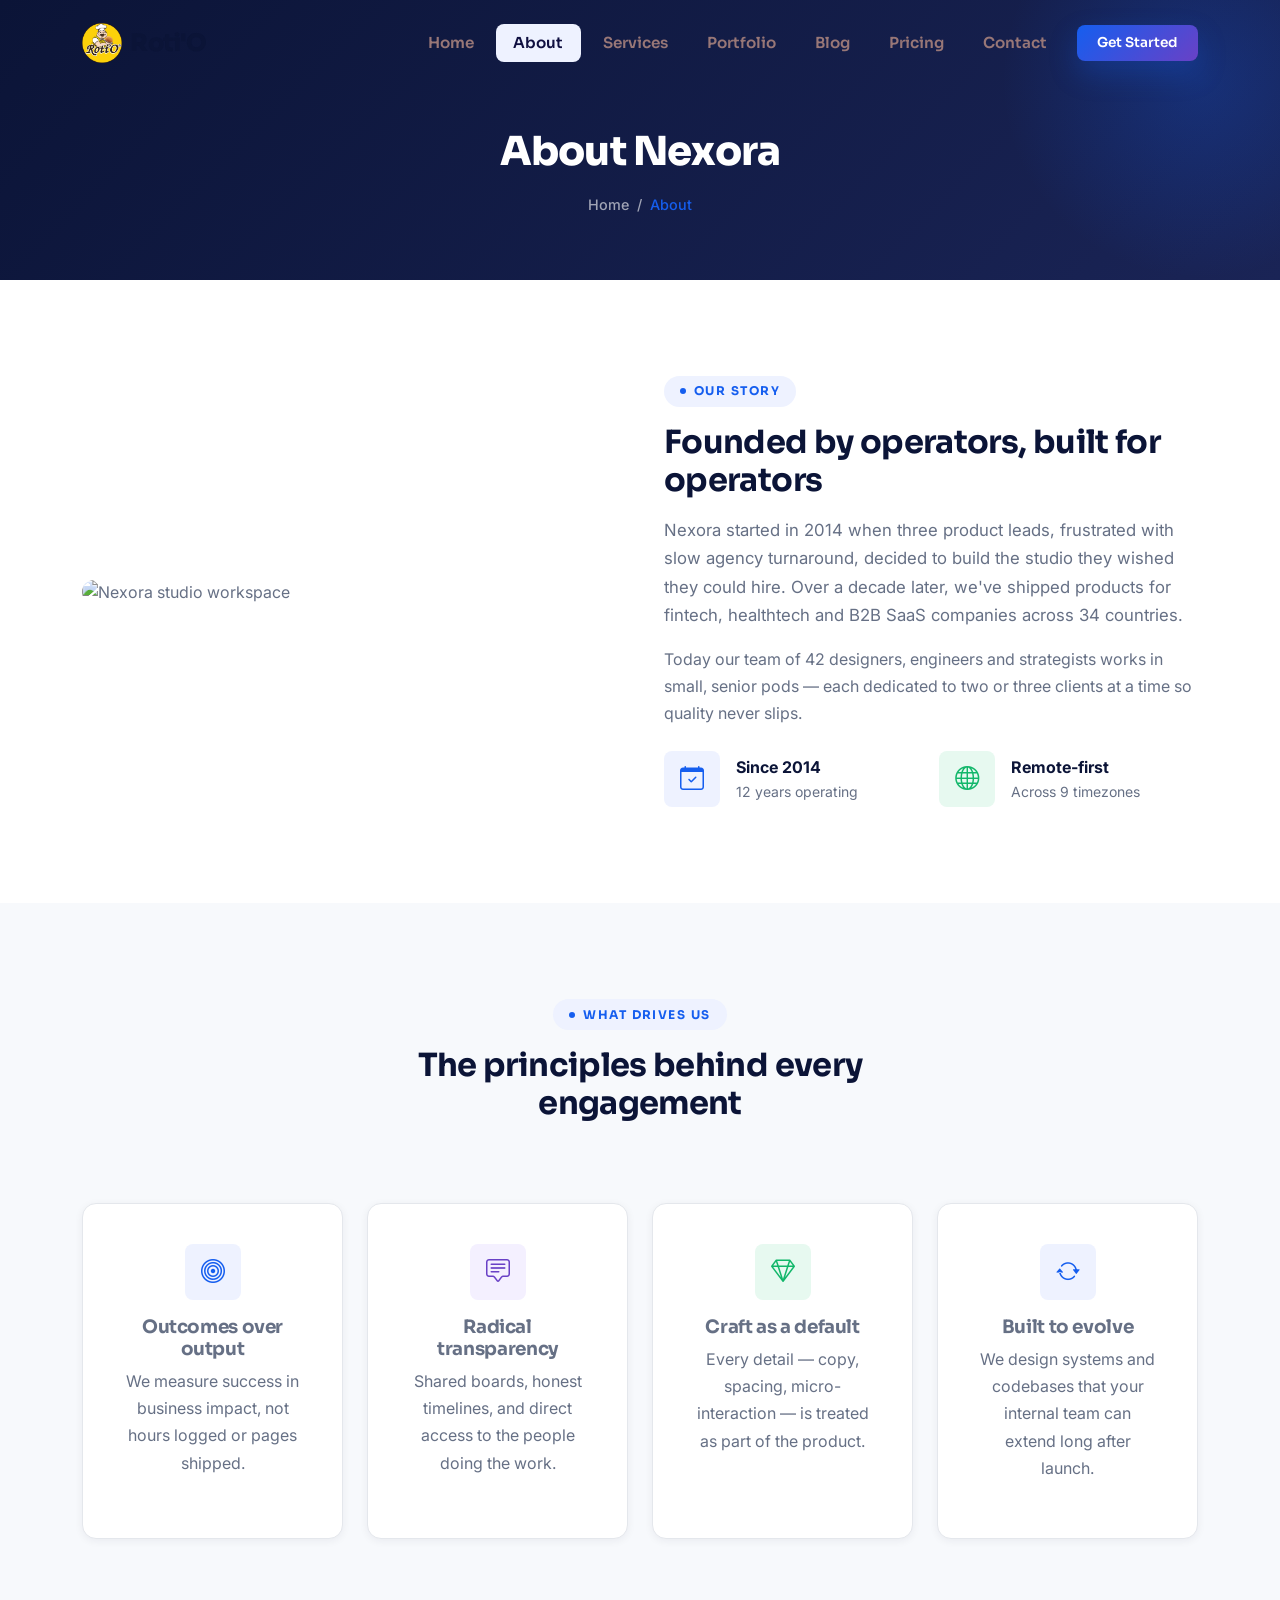
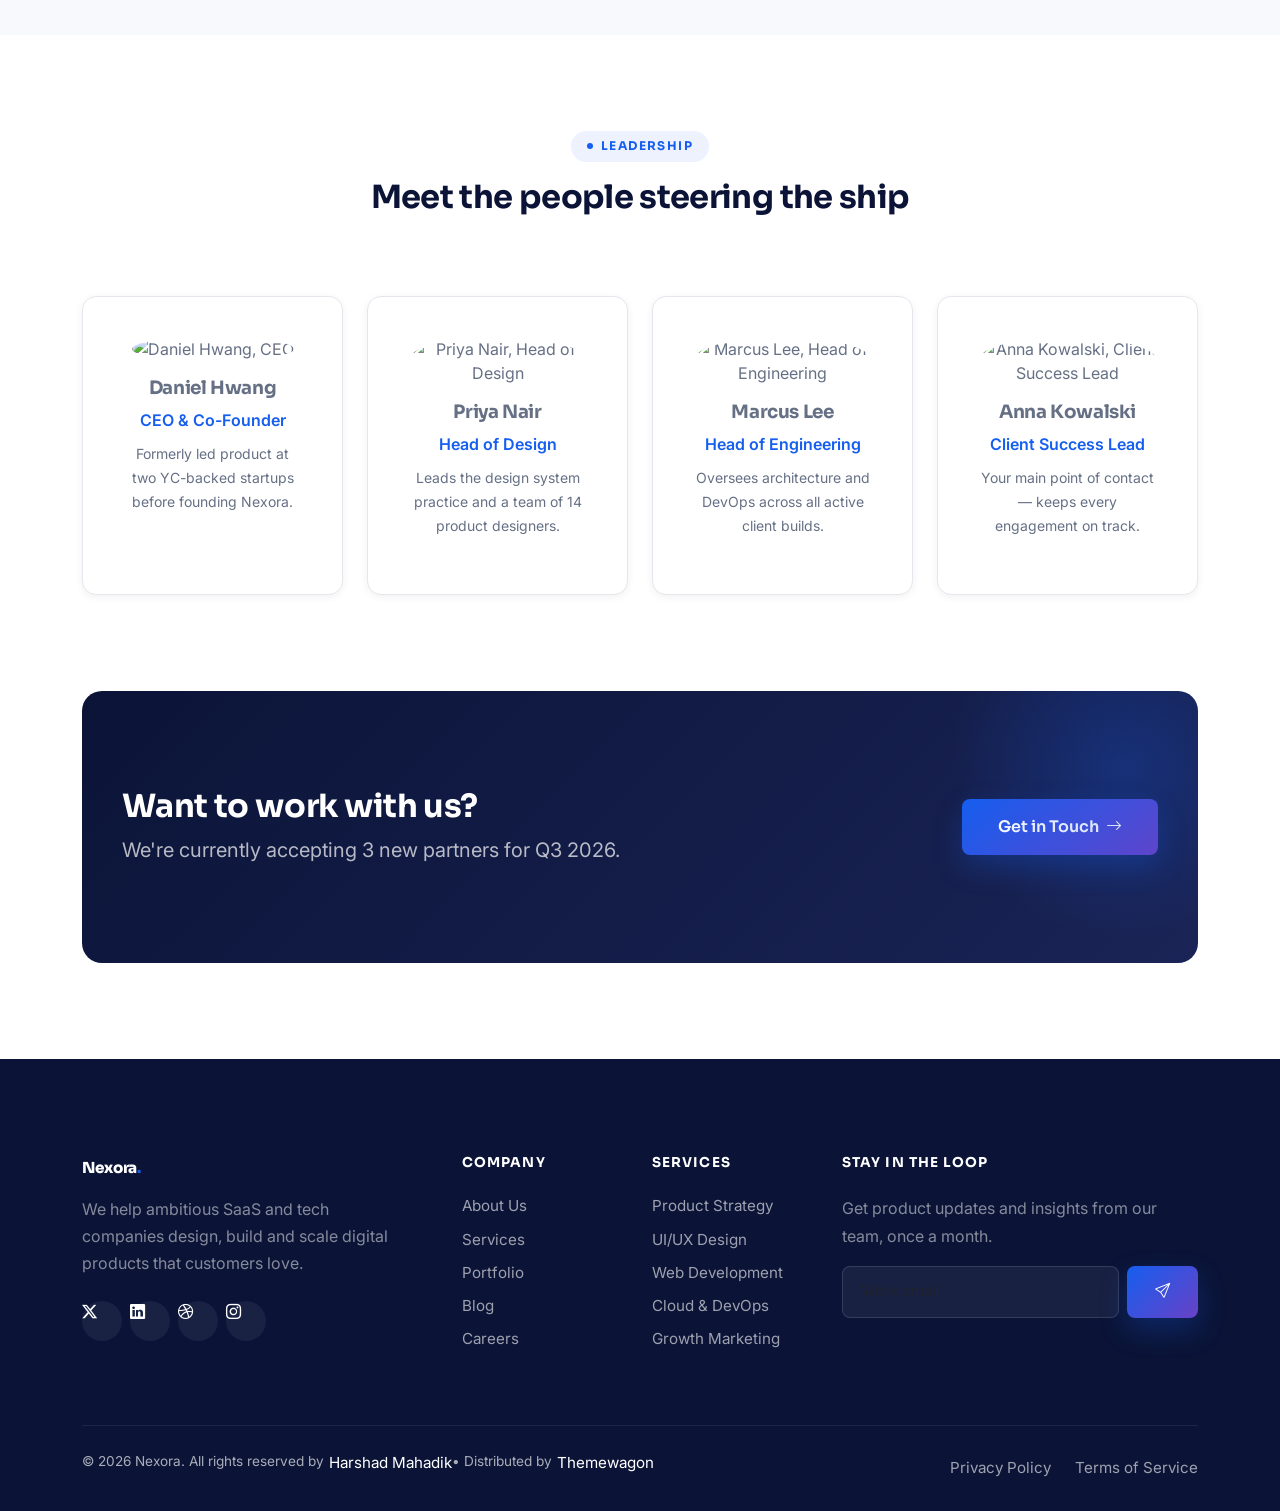
==== frontend/about.html @ 0dfb016b "commit pertama: inisialisasi proyek baru" ====
<!DOCTYPE html>
<html lang="en">
<head>
  <meta charset="UTF-8">
  <meta name="viewport" content="width=device-width, initial-scale=1.0">
  <title>About Us — Nexora</title>
  <meta name="description" content="Learn about Nexora's mission, team and values — a senior product, design and engineering studio for SaaS and tech companies.">
  <link rel="icon" type="image/svg+xml" href="data:image/svg+xml,%3Csvg xmlns='http://www.w3.org/2000/svg' viewBox='0 0 100 100'%3E%3Crect width='100' height='100' rx='22' fill='%23155EEF'/%3E%3Ctext x='50' y='68' font-size='58' font-family='Arial' font-weight='800' fill='white' text-anchor='middle'%3EN%3C/text%3E%3C/svg%3E">
  <link rel="preconnect" href="https://fonts.googleapis.com">
  <link rel="preconnect" href="https://fonts.gstatic.com" crossorigin>
  <link href="https://fonts.googleapis.com/css2?family=Inter:wght@400;500;600;700&family=Sora:wght@400;600;700;800&display=swap" rel="stylesheet">
  <link href="https://cdn.jsdelivr.net/npm/bootstrap@5.3.3/dist/css/bootstrap.min.css" rel="stylesheet">
  <link href="https://cdn.jsdelivr.net/npm/bootstrap-icons@1.11.3/font/bootstrap-icons.css" rel="stylesheet">
  <link href="css/custom.css" rel="stylesheet">
</head>
<body>

  <nav class="navbar navbar-expand-lg navbar-nexora fixed-top">
    <div class="container">
      <img src="assets/img/rotio1.png" alt="Logo Roti'O" class="logo-roti-o">
      <span class="navbar-brand navbar-brand-custom">Roti'O</span>
      <button class="navbar-toggler navbar-toggler-custom" type="button" data-bs-toggle="collapse" data-bs-target="#mainNav" aria-controls="mainNav" aria-expanded="false" aria-label="Toggle navigation">
        <span class="bar"></span><span class="bar"></span><span class="bar"></span>
      </button>
      <div class="collapse navbar-collapse" id="mainNav">
        <ul class="navbar-nav ms-auto align-items-lg-center gap-1 mt-3 mt-lg-0">
          <li class="nav-item"><a class="nav-link" href="index.html">Home</a></li>
          <li class="nav-item"><a class="nav-link active" href="about.html">About</a></li>
          <li class="nav-item"><a class="nav-link"  href="services.html">Services</a></li>
          <li class="nav-item"><a class="nav-link"  href="portfolio.html">Portfolio</a></li>
          <li class="nav-item"><a class="nav-link"  href="blog.html">Blog</a></li>
          <li class="nav-item"><a class="nav-link"  href="pricing.html">Pricing</a></li>
          <li class="nav-item"><a class="nav-link"  href="contact.html">Contact</a></li>
          <li class="nav-item ms-lg-2 mt-2 mt-lg-0">
            <a href="contact.html" class="btn btn-primary btn-sm-custom w-100">Get Started</a>
          </li>
        </ul>
      </div>
    </div>
  </nav>

  <!-- PAGE HEADER -->
  <header class="page-header">
    <div class="container">
      <h1 class="mb-3">About Nexora</h1>
      <div class="breadcrumb-custom">
        <a href="index.html">Home</a> <span>/</span> <span class="active">About</span>
      </div>
    </div>
  </header>

  <!-- STORY -->
  <section class="section">
    <div class="container">
      <div class="row align-items-center g-5">
        <div class="col-lg-6 reveal">
          <img src="https://images.unsplash.com/photo-1600880292203-757bb62b4baf?w=700&h=560&fit=crop" class="rounded-img w-100" alt="Nexora studio workspace" style="aspect-ratio:5/4; object-fit:cover;">
        </div>
        <div class="col-lg-6 reveal">
          <span class="eyebrow">Our story</span>
          <h2 class="section-title">Founded by operators, built for operators</h2>
          <p class="section-subtitle mb-3">Nexora started in 2014 when three product leads, frustrated with slow agency turnaround, decided to build the studio they wished they could hire. Over a decade later, we've shipped products for fintech, healthtech and B2B SaaS companies across 34 countries.</p>
          <p class="mb-4">Today our team of 42 designers, engineers and strategists works in small, senior pods — each dedicated to two or three clients at a time so quality never slips.</p>
          <div class="row g-3">
            <div class="col-6">
              <div class="d-flex align-items-center gap-3">
                <div class="icon-box icon-box-primary"><i class="bi bi-calendar-check"></i></div>
                <div><strong class="text-navy d-block">Since 2014</strong><small class="text-slate">12 years operating</small></div>
              </div>
            </div>
            <div class="col-6">
              <div class="d-flex align-items-center gap-3">
                <div class="icon-box icon-box-success"><i class="bi bi-globe"></i></div>
                <div><strong class="text-navy d-block">Remote-first</strong><small class="text-slate">Across 9 timezones</small></div>
              </div>
            </div>
          </div>
        </div>
      </div>
    </div>
  </section>

  <!-- MISSION / VALUES -->
  <section class="section bg-soft">
    <div class="container">
      <div class="row section-header justify-content-center text-center">
        <div class="col-lg-7 reveal">
          <span class="eyebrow">What drives us</span>
          <h2 class="section-title">The principles behind every engagement</h2>
        </div>
      </div>
      <div class="row g-4">
        <div class="col-md-6 col-lg-3 reveal">
          <div class="card-premium text-center">
            <div class="icon-box icon-box-primary mx-auto mb-3"><i class="bi bi-bullseye"></i></div>
            <h3 class="card-title">Outcomes over output</h3>
            <p>We measure success in business impact, not hours logged or pages shipped.</p>
          </div>
        </div>
        <div class="col-md-6 col-lg-3 reveal">
          <div class="card-premium text-center">
            <div class="icon-box icon-box-secondary mx-auto mb-3"><i class="bi bi-chat-square-text"></i></div>
            <h3 class="card-title">Radical transparency</h3>
            <p>Shared boards, honest timelines, and direct access to the people doing the work.</p>
          </div>
        </div>
        <div class="col-md-6 col-lg-3 reveal">
          <div class="card-premium text-center">
            <div class="icon-box icon-box-success mx-auto mb-3"><i class="bi bi-gem"></i></div>
            <h3 class="card-title">Craft as a default</h3>
            <p>Every detail — copy, spacing, micro-interaction — is treated as part of the product.</p>
          </div>
        </div>
        <div class="col-md-6 col-lg-3 reveal">
          <div class="card-premium text-center">
            <div class="icon-box icon-box-primary mx-auto mb-3"><i class="bi bi-arrow-repeat"></i></div>
            <h3 class="card-title">Built to evolve</h3>
            <p>We design systems and codebases that your internal team can extend long after launch.</p>
          </div>
        </div>
      </div>
    </div>
  </section>

  <!-- TEAM -->
  <section class="section">
    <div class="container">
      <div class="row section-header justify-content-center text-center">
        <div class="col-lg-7 reveal">
          <span class="eyebrow">Leadership</span>
          <h2 class="section-title">Meet the people steering the ship</h2>
        </div>
      </div>
      <div class="row g-4">
        <div class="col-md-6 col-lg-3 reveal">
          <div class="card-premium text-center">
            <img src="https://i.pravatar.cc/160?img=8" class="rounded-circle mb-3" style="width:96px;height:96px;object-fit:cover;" alt="Daniel Hwang, CEO">
            <h3 class="card-title">Daniel Hwang</h3>
            <p class="text-primary-custom fw-semibold mb-2">CEO &amp; Co-Founder</p>
            <p class="small">Formerly led product at two YC-backed startups before founding Nexora.</p>
          </div>
        </div>
        <div class="col-md-6 col-lg-3 reveal">
          <div class="card-premium text-center">
            <img src="https://i.pravatar.cc/160?img=47" class="rounded-circle mb-3" style="width:96px;height:96px;object-fit:cover;" alt="Priya Nair, Head of Design">
            <h3 class="card-title">Priya Nair</h3>
            <p class="text-primary-custom fw-semibold mb-2">Head of Design</p>
            <p class="small">Leads the design system practice and a team of 14 product designers.</p>
          </div>
        </div>
        <div class="col-md-6 col-lg-3 reveal">
          <div class="card-premium text-center">
            <img src="https://i.pravatar.cc/160?img=52" class="rounded-circle mb-3" style="width:96px;height:96px;object-fit:cover;" alt="Marcus Lee, Head of Engineering">
            <h3 class="card-title">Marcus Lee</h3>
            <p class="text-primary-custom fw-semibold mb-2">Head of Engineering</p>
            <p class="small">Oversees architecture and DevOps across all active client builds.</p>
          </div>
        </div>
        <div class="col-md-6 col-lg-3 reveal">
          <div class="card-premium text-center">
            <img src="https://i.pravatar.cc/160?img=25" class="rounded-circle mb-3" style="width:96px;height:96px;object-fit:cover;" alt="Anna Kowalski, Client Success Lead">
            <h3 class="card-title">Anna Kowalski</h3>
            <p class="text-primary-custom fw-semibold mb-2">Client Success Lead</p>
            <p class="small">Your main point of contact — keeps every engagement on track.</p>
          </div>
        </div>
      </div>
    </div>
  </section>

  <!-- CTA -->
  <section class="section pt-0">
    <div class="container">
      <div class="cta-section reveal">
        <div class="row align-items-center">
          <div class="col-lg-8">
            <h2 class="mb-2">Want to work with us?</h2>
            <p class="mb-0 fs-5">We're currently accepting 3 new partners for Q3 2026.</p>
          </div>
          <div class="col-lg-4 text-lg-end mt-4 mt-lg-0">
            <a href="contact.html" class="btn btn-primary btn-lg-custom">Get in Touch <i class="bi bi-arrow-right ms-1"></i></a>
          </div>
        </div>
      </div>
    </div>
  </section>

  <footer class="footer-nexora">
    <div class="container">
      <div class="row gy-4">
        <div class="col-lg-4 col-md-6">
          <a class="navbar-brand-custom d-inline-block mb-3" href="index.html" style="color:#fff !important;">Nexora<span style="color:var(--n-primary)">.</span></a>
          <p class="text-white-50 mb-4" style="max-width:320px;">We help ambitious SaaS and tech companies design, build and scale digital products that customers love.</p>
          <div class="d-flex gap-2">
            <a href="#" class="social-icon"><i class="bi bi-twitter-x"></i></a>
            <a href="#" class="social-icon"><i class="bi bi-linkedin"></i></a>
            <a href="#" class="social-icon"><i class="bi bi-dribbble"></i></a>
            <a href="#" class="social-icon"><i class="bi bi-instagram"></i></a>
          </div>
        </div>
        <div class="col-lg-2 col-md-6 col-6">
          <h6>Company</h6>
          <a href="about.html">About Us</a>
          <a href="services.html">Services</a>
          <a href="portfolio.html">Portfolio</a>
          <a href="blog.html">Blog</a>
          <a href="contact.html">Careers</a>
        </div>
        <div class="col-lg-2 col-md-6 col-6">
          <h6>Services</h6>
          <a href="service-details.html">Product Strategy</a>
          <a href="service-details.html">UI/UX Design</a>
          <a href="service-details.html">Web Development</a>
          <a href="service-details.html">Cloud &amp; DevOps</a>
          <a href="service-details.html">Growth Marketing</a>
        </div>
        <div class="col-lg-4 col-md-6">
          <h6>Stay in the loop</h6>
          <p class="text-white-50 mb-3">Get product updates and insights from our team, once a month.</p>
          <form class="d-flex gap-2 needs-validation" novalidate>
            <input type="email" class="form-control" placeholder="Work email" required style="background:rgba(255,255,255,0.06); border-color:rgba(255,255,255,0.12); color:#fff;">
            <button class="btn btn-primary flex-shrink-0" type="submit"><i class="bi bi-send"></i></button>
          </form>
        </div>
      </div>
      <div class="footer-bottom d-flex flex-column flex-md-row justify-content-between align-items-center gap-2 text-center text-md-start">
        <p class="mb-0" style="display: flex;">&copy; 2026 Nexora. All rights reserved by <a target="_blank" href="https://github.com/HarshadMahadik" style="color: white;padding-left: 5px;"> Harshad Mahadik</a> &bull; Distributed by <a target="_blank" href="https://themewagon.com/" style="color: white;padding-left: 5px;">Themewagon</a></p>
        <div class="d-flex gap-4">
          <a href="#" class="mb-0">Privacy Policy</a>
          <a href="#" class="mb-0">Terms of Service</a>
        </div>
      </div>
    </div>
  </footer>

  <button class="back-to-top" aria-label="Back to top"><i class="bi bi-arrow-up"></i></button>

  <script src="https://cdn.jsdelivr.net/npm/bootstrap@5.3.3/dist/js/bootstrap.bundle.min.js"></script>
  <script src="js/main.js"></script>
</body>
</html>
---- frontend/css/custom.css ----
/* =====================================================
   NEXORA — Premium Bootstrap 5 Business Theme
   Custom Design System (overrides + extensions)
   ===================================================== */

:root {
  /* Color system */
  --n-primary: #155EEF;
  --n-primary-dark: #0E3FB0;
  --n-secondary: #6941C6;
  --n-navy: #0B1437;
  --n-success: #12B76A;
  --n-slate: #667085;
  --n-slate-light: #98A2B3;
  --n-bg: #F7F9FC;
  --n-bg-alt: #EEF2FF;
  --n-border: #E4E7EC;
  --n-white: #FFFFFF;

  /* Gradients */
  --n-gradient-primary: linear-gradient(135deg, #155EEF 0%, #6941C6 100%);
  --n-gradient-soft: linear-gradient(135deg, #EEF2FF 0%, #F4F0FF 100%);
  --n-gradient-dark: linear-gradient(135deg, #0B1437 0%, #1A2456 100%);

  /* Typography */
  --n-font-display: 'Sora', sans-serif;
  --n-font-body: 'Inter', sans-serif;

  /* Spacing rhythm (8px base) */
  --n-space-xs: 0.5rem;
  --n-space-sm: 1rem;
  --n-space-md: 1.5rem;
  --n-space-lg: 2.5rem;
  --n-space-xl: 4rem;
  --n-space-2xl: 6rem;

  /* Radius */
  --n-radius-sm: 8px;
  --n-radius-md: 14px;
  --n-radius-lg: 20px;
  --n-radius-pill: 100px;

  /* Shadows */
  --n-shadow-sm: 0 2px 8px rgba(11, 20, 55, 0.06);
  --n-shadow-md: 0 8px 24px rgba(11, 20, 55, 0.08);
  --n-shadow-lg: 0 20px 48px rgba(11, 20, 55, 0.12);
  --n-shadow-primary: 0 12px 28px rgba(21, 94, 239, 0.25);

  /* Bootstrap overrides */
  --bs-primary: #155EEF;
  --bs-primary-rgb: 21, 94, 239;
  --bs-body-font-family: var(--n-font-body);
  --bs-body-color: var(--n-slate);
  --bs-body-bg: var(--n-white);
}

/* =====================================================
   BASE
   ===================================================== */
html { scroll-behavior: smooth; }

body {
  font-family: var(--n-font-body);
  color: var(--n-slate);
  background-color: var(--n-white);
  -webkit-font-smoothing: antialiased;
  overflow-x: hidden;
}

h1, h2, h3, h4, h5, h6,
.font-display {
  font-family: var(--n-font-display);
  color: var(--n-navy);
  font-weight: 700;
  letter-spacing: -0.02em;
}

h1 { font-weight: 800; }

p { line-height: 1.7; }

a { text-decoration: none; }

.text-primary-custom { color: var(--n-primary) !important; }
.text-slate { color: var(--n-slate) !important; }
.text-navy { color: var(--n-navy) !important; }
.bg-soft { background-color: var(--n-bg) !important; }
.bg-soft-alt { background: var(--n-gradient-soft) !important; }
.bg-navy { background-color: var(--n-navy) !important; }
.bg-gradient-primary { background: var(--n-gradient-primary) !important; }
.bg-gradient-dark { background: var(--n-gradient-dark) !important; }

/* Section spacing rhythm */
.section { padding-top: var(--n-space-2xl); padding-bottom: var(--n-space-2xl); }
.section-sm { padding-top: var(--n-space-xl); padding-bottom: var(--n-space-xl); }

@media (max-width: 767.98px) {
  .section { padding-top: var(--n-space-xl); padding-bottom: var(--n-space-xl); }
  .section-sm { padding-top: var(--n-space-lg); padding-bottom: var(--n-space-lg); }
}

/* Eyebrow label */
.eyebrow {
  display: inline-flex;
  align-items: center;
  gap: 0.5rem;
  font-family: var(--n-font-display);
  font-size: 0.75rem;
  font-weight: 700;
  letter-spacing: 0.12em;
  text-transform: uppercase;
  color: var(--n-primary);
  background: var(--n-bg-alt);
  padding: 0.4rem 1rem;
  border-radius: var(--n-radius-pill);
  margin-bottom: var(--n-space-sm);
}

.eyebrow::before {
  content: '';
  width: 6px;
  height: 6px;
  border-radius: 50%;
  background: var(--n-primary);
  display: inline-block;
}

.section-title { margin-bottom: var(--n-space-sm); }
.section-subtitle {
  font-size: 1.05rem;
  color: var(--n-slate);
  max-width: 620px;
}
.section-header { margin-bottom: var(--n-space-xl); }

/* =====================================================
   BUTTONS
   ===================================================== */
.btn {
  font-family: var(--n-font-display);
  font-weight: 600;
  border-radius: var(--n-radius-sm);
  padding: 0.75rem 1.75rem;
  font-size: 0.95rem;
  transition: all 0.25s ease;
  border-width: 1.5px;
}

.btn-primary {
  background: var(--n-gradient-primary);
  border: none;
  box-shadow: var(--n-shadow-primary);
  color: #fff;
}

.btn-primary:hover {
  transform: translateY(-2px);
  box-shadow: 0 16px 32px rgba(21, 94, 239, 0.32);
  color: #fff;
}

.btn-outline-primary {
  border-color: var(--n-primary);
  color: var(--n-primary);
  background: transparent;
}

.btn-outline-primary:hover {
  background: var(--n-primary);
  border-color: var(--n-primary);
  transform: translateY(-2px);
}

.btn-light-custom {
  background: #fff;
  color: var(--n-navy);
  border: 1.5px solid var(--n-border);
}

.btn-light-custom:hover {
  background: var(--n-bg);
  transform: translateY(-2px);
}

.btn-outline-white {
  border-color: rgba(255,255,255,0.4);
  color: #fff;
}

.btn-outline-white:hover {
  background: rgba(255,255,255,0.12);
  border-color: #fff;
  color: #fff;
}

.btn-lg-custom { padding: 1rem 2.25rem; font-size: 1rem; }
.btn-sm-custom { padding: 0.5rem 1.25rem; font-size: 0.85rem; }

/* =====================================================
   NAVBAR
   ===================================================== */
.navbar-nexora {
  padding: 1.25rem 0;
  transition: all 0.3s ease;
  background: rgba(255, 255, 255, 0.0);
}

.logo-roti-o { 
  width: 40px;
    height: 40px;
    object-fit: contain;
    margin-right: 8px;
}

.navbar-nexora.scrolled {
  padding: 0.75rem 0;
  background: rgba(255, 255, 255, 0.92);
  backdrop-filter: blur(12px);
  box-shadow: var(--n-shadow-sm);
}

.navbar-brand-custom {
  font-family: var(--n-font-display);
  font-weight: 800;
  font-size: 1.5rem;
  color: var(--n-navy) !important;
  letter-spacing: -0.02em;
  
}

.navbar-brand-custom span { color: var(--n-primary); }

.navbar-nexora .nav-link {
  font-family: var(--n-font-display);
  font-weight: 600;
  font-size: 0.95rem;
  color: rgb(152, 119, 119) !important;
  padding: 0.5rem 1.1rem !important;
  border-radius: var(--n-radius-sm);
  transition: all 0.2s ease;
}

.nav2{
  color: yellow !important;;
}
.navbar-nexora .nav-link:hover,
.navbar-nexora .nav-link.active {
  color: rgb(15, 15, 64) !important;
  background: var(--n-bg-alt);
}

.navbar-toggler-custom {
  border: none;
  width: 44px;
  height: 44px;
  border-radius: var(--n-radius-sm);
  background: var(--n-bg-alt);
  display: flex;
  align-items: center;
  justify-content: center;
  gap: 4px;
  flex-direction: column;
  padding: 0;
}

.navbar-toggler-custom .bar {
  width: 20px;
  height: 2px;
  background: var(--n-navy);
  border-radius: 2px;
  transition: all 0.3s ease;
}

.navbar-toggler-custom.active .bar:nth-child(1) {
  transform: translateY(6px) rotate(45deg);
}
.navbar-toggler-custom.active .bar:nth-child(2) { opacity: 0; }
.navbar-toggler-custom.active .bar:nth-child(3) {
  transform: translateY(-6px) rotate(-45deg);
}

/* =====================================================
   HERO
   ===================================================== */
.hero {
  position: relative;
  padding-top: 9rem;
  padding-bottom: 5rem;
  background: var(--n-gradient-soft);
  overflow: hidden;
}

.hero::before {
  content: '';
  position: absolute;
  top: -150px;
  right: -150px;
  width: 500px;
  height: 500px;
  border-radius: 50%;
  background: radial-gradient(circle, rgba(105,65,198,0.14) 0%, rgba(21,94,239,0.06) 60%, transparent 100%);
  z-index: 0;
}

.hero::after {
  content: '';
  position: absolute;
  bottom: -200px;
  left: -150px;
  width: 450px;
  height: 450px;
  border-radius: 50%;
  background: radial-gradient(circle, rgba(21,94,239,0.10) 0%, transparent 70%);
  z-index: 0;
}

.hero-content { position: relative; z-index: 2; }

.hero h1 { font-size: 3.25rem; line-height: 1.15; }

@media (max-width: 991.98px) {
  .hero { padding-top: 7rem; text-align: center; }
  .hero h1 { font-size: 2.4rem; }
}

@media (max-width: 575.98px) {
  .hero h1 { font-size: 2rem; }
}

/* Hero visual / dashboard mock card */
.hero-visual {
  position: relative;
  z-index: 1;
}

.hero-mock-card {
  background: #fff;
  border-radius: var(--n-radius-lg);
  box-shadow: var(--n-shadow-lg);
  padding: var(--n-space-md);
  border: 1px solid var(--n-border);
  position: relative;
}

.hero-mock-card .mock-bar {
  height: 10px;
  border-radius: var(--n-radius-pill);
  background: var(--n-bg-alt);
  margin-bottom: 0.75rem;
}

.hero-float-badge {
  position: absolute;
  background: #fff;
  border-radius: var(--n-radius-md);
  box-shadow: var(--n-shadow-md);
  padding: 0.9rem 1.25rem;
  display: flex;
  align-items: center;
  gap: 0.75rem;
  font-family: var(--n-font-display);
  font-weight: 700;
  font-size: 0.9rem;
  color: var(--n-navy);
  z-index: 3;
}

.hero-float-badge.badge-1 { top: -1.5rem; left: -1.5rem; }
.hero-float-badge.badge-2 { bottom: -1.5rem; right: -1.5rem; }

.hero-float-badge .icon-box {
  width: 36px;
  height: 36px;
  border-radius: 10px;
  display: flex;
  align-items: center;
  justify-content: center;
  flex-shrink: 0;
}

@media (max-width: 767.98px) {
  .hero-float-badge { padding: 0.6rem 0.9rem; font-size: 0.75rem; }
  .hero-float-badge.badge-1 { top: -1rem; left: -0.5rem; }
  .hero-float-badge.badge-2 { bottom: -1rem; right: -0.5rem; }
}

/* Stats strip */
.stats-strip {
  border-top: 1px solid var(--n-border);
  border-bottom: 1px solid var(--n-border);
}

.stat-item .stat-number {
  font-family: var(--n-font-display);
  font-size: 2.25rem;
  font-weight: 800;
  color: var(--n-navy);
}

.stat-item .stat-label {
  font-size: 0.9rem;
  color: var(--n-slate);
  font-weight: 500;
}

/* =====================================================
   ICON BOXES
   ===================================================== */
.icon-box {
  width: 56px;
  height: 56px;
  border-radius: var(--n-radius-sm);
  display: flex;
  align-items: center;
  justify-content: center;
  font-size: 1.5rem;
  flex-shrink: 0;
}

.icon-box-primary { background: var(--n-bg-alt); color: var(--n-primary); }
.icon-box-secondary { background: #F4F0FF; color: var(--n-secondary); }
.icon-box-success { background: #E7F9F0; color: var(--n-success); }

.icon-box-lg { width: 72px; height: 72px; font-size: 2rem; border-radius: var(--n-radius-md); }

.icon-box-white {
  background: rgba(255,255,255,0.12);
  color: #fff;
}

/* =====================================================
   CARDS — premium card system
   ===================================================== */
.card-premium {
  background: #fff;
  border: 1px solid var(--n-border);
  border-radius: var(--n-radius-md);
  box-shadow: var(--n-shadow-sm);
  transition: all 0.3s ease;
  padding: var(--n-space-lg);
  height: 100%;
}

.card-premium:hover {
  box-shadow: var(--n-shadow-md);
  transform: translateY(-6px);
  border-color: transparent;
}

.card-premium .card-title {
  font-size: 1.15rem;
  margin-bottom: 0.5rem;
}

.card-link-arrow {
  font-family: var(--n-font-display);
  font-weight: 700;
  font-size: 0.9rem;
  color: var(--n-primary);
  display: inline-flex;
  align-items: center;
  gap: 0.4rem;
  transition: gap 0.2s ease;
}

.card-link-arrow:hover { gap: 0.7rem; color: var(--n-primary-dark); }

/* Pricing card */
.pricing-card {
  background: #fff;
  border: 1px solid var(--n-border);
  border-radius: var(--n-radius-lg);
  padding: var(--n-space-lg);
  box-shadow: var(--n-shadow-sm);
  transition: all 0.3s ease;
  height: 100%;
  position: relative;
}

.pricing-card:hover { box-shadow: var(--n-shadow-md); transform: translateY(-6px); }

.pricing-card.featured {
  background: var(--n-gradient-dark);
  border: none;
  color: #fff;
  box-shadow: var(--n-shadow-lg);
  transform: scale(1.03);
}

.pricing-card.featured .price, .pricing-card.featured h3 { color: #fff; }
.pricing-card.featured .text-slate { color: rgba(255,255,255,0.65) !important; }
.pricing-card.featured ul li { color: rgba(255,255,255,0.85); }
.pricing-card.featured .pricing-divider { border-color: rgba(255,255,255,0.12); }

@media (max-width: 991.98px) {
  .pricing-card.featured { transform: none; }
}

.pricing-badge {
  position: absolute;
  top: -14px;
  right: 2rem;
  background: var(--n-gradient-primary);
  color: #fff;
  font-family: var(--n-font-display);
  font-weight: 700;
  font-size: 0.75rem;
  padding: 0.4rem 1rem;
  border-radius: var(--n-radius-pill);
  letter-spacing: 0.05em;
}

.price {
  font-family: var(--n-font-display);
  font-size: 3rem;
  font-weight: 800;
  color: var(--n-navy);
}

.price-period { font-size: 1rem; font-weight: 500; color: var(--n-slate); }

.pricing-divider { border-color: var(--n-border); margin: var(--n-space-md) 0; }

.feature-list { list-style: none; padding: 0; margin: 0; }
.feature-list li {
  display: flex;
  align-items: flex-start;
  gap: 0.65rem;
  margin-bottom: 0.75rem;
  font-size: 0.95rem;
  color: var(--n-slate);
}

.feature-list li i { color: var(--n-success); margin-top: 0.2rem; flex-shrink: 0; }
.feature-list li.disabled { opacity: 0.45; }
.feature-list li.disabled i { color: var(--n-slate-light); }

/* Blog cards */
.blog-card-img {
  border-radius: var(--n-radius-md) var(--n-radius-md) 0 0;
  overflow: hidden;
  aspect-ratio: 16/10;
}

.blog-card-img img { transition: transform 0.4s ease; width: 100%; height: 100%; object-fit: cover; }
.card-premium:hover .blog-card-img img { transform: scale(1.06); }

.blog-card-body { padding: var(--n-space-md) var(--n-space-md) 0; }

.tag-pill {
  display: inline-block;
  font-family: var(--n-font-display);
  font-size: 0.7rem;
  font-weight: 700;
  letter-spacing: 0.06em;
  text-transform: uppercase;
  color: var(--n-primary);
  background: var(--n-bg-alt);
  padding: 0.3rem 0.8rem;
  border-radius: var(--n-radius-pill);
  margin-bottom: 0.75rem;
}

.meta-row {
  display: flex;
  align-items: center;
  gap: 1rem;
  font-size: 0.85rem;
  color: var(--n-slate-light);
  margin-top: 1rem;
  padding-top: 1rem;
  border-top: 1px solid var(--n-border);
}

/* Portfolio card */
.portfolio-card {
  position: relative;
  border-radius: var(--n-radius-md);
  overflow: hidden;
  box-shadow: var(--n-shadow-sm);
  aspect-ratio: 4/3;
}

.portfolio-card img { width: 100%; height: 100%; object-fit: cover; transition: transform 0.5s ease; }

.portfolio-overlay {
  position: absolute;
  inset: 0;
  background: linear-gradient(180deg, rgba(11,20,55,0) 30%, rgba(11,20,55,0.88) 100%);
  display: flex;
  flex-direction: column;
  justify-content: flex-end;
  padding: var(--n-space-md);
  opacity: 0;
  transition: opacity 0.35s ease;
}

.portfolio-card:hover .portfolio-overlay { opacity: 1; }
.portfolio-card:hover img { transform: scale(1.08); }

.portfolio-overlay h5 { color: #fff; margin-bottom: 0.25rem; }
.portfolio-overlay span { color: rgba(255,255,255,0.7); font-size: 0.85rem; }

/* Testimonial card */
.testimonial-card {
  background: #fff;
  border-radius: var(--n-radius-md);
  box-shadow: var(--n-shadow-sm);
  border: 1px solid var(--n-border);
  padding: var(--n-space-lg);
  height: 100%;
}

.testimonial-card .stars { color: #FFB400; letter-spacing: 0.15em; font-size: 0.9rem; margin-bottom: 1rem; }

.testimonial-author {
  display: flex;
  align-items: center;
  gap: 0.85rem;
  margin-top: var(--n-space-md);
}

.testimonial-author img {
  width: 48px; height: 48px; border-radius: 50%; object-fit: cover;
}

.testimonial-author .name { font-family: var(--n-font-display); font-weight: 700; color: var(--n-navy); font-size: 0.95rem; }
.testimonial-author .role { font-size: 0.8rem; color: var(--n-slate-light); }

/* Process steps (numbered — real sequence) */
.process-step {
  position: relative;
  padding-left: 0;
}

.process-number {
  font-family: var(--n-font-display);
  font-size: 3rem;
  font-weight: 800;
  background: var(--n-gradient-primary);
  -webkit-background-clip: text;
  background-clip: text;
  -webkit-text-fill-color: transparent;
  color: transparent;
  line-height: 1;
  margin-bottom: 1rem;
  display: block;
}

/* Logo cloud */
.logo-cloud-item {
  display: flex;
  align-items: center;
  justify-content: center;
  font-family: var(--n-font-display);
  font-weight: 800;
  font-size: 1.25rem;
  color: var(--n-slate-light);
  opacity: 0.7;
  transition: opacity 0.2s ease;
}

.logo-cloud-item:hover { opacity: 1; color: var(--n-navy); }

/* =====================================================
   FORMS
   ===================================================== */
.form-control,
.form-select {
  border: 1.5px solid var(--n-border);
  border-radius: var(--n-radius-sm);
  padding: 0.85rem 1.1rem;
  font-size: 0.95rem;
  background-color: var(--n-bg);
  transition: all 0.2s ease;
}

.form-control:focus,
.form-select:focus {
  border-color: var(--n-primary);
  box-shadow: 0 0 0 4px rgba(21, 94, 239, 0.1);
  background-color: #fff;
}

.form-label {
  font-family: var(--n-font-display);
  font-weight: 600;
  font-size: 0.9rem;
  color: var(--n-navy);
  margin-bottom: 0.5rem;
}

.form-control.is-invalid, .form-select.is-invalid { border-color: #DC3545; }
.form-control.is-valid, .form-select.is-valid { border-color: var(--n-success); }

/* Newsletter / CTA section */
.cta-section {
  background: var(--n-gradient-dark);
  border-radius: var(--n-radius-lg);
  padding: var(--n-space-2xl) var(--n-space-lg);
  position: relative;
  overflow: hidden;
}

.cta-section::before {
  content: '';
  position: absolute;
  top: -100px;
  right: -100px;
  width: 350px;
  height: 350px;
  border-radius: 50%;
  background: radial-gradient(circle, rgba(21,94,239,0.25) 0%, transparent 70%);
}

.cta-section h2, .cta-section p { color: #fff; position: relative; z-index: 1; }
.cta-section p { color: rgba(255,255,255,0.7); }

/* =====================================================
   FOOTER
   ===================================================== */
.footer-nexora {
  background: var(--n-navy);
  color: rgba(255,255,255,0.65);
  padding-top: var(--n-space-2xl);
}

.footer-nexora h6 {
  color: #fff;
  font-size: 0.85rem;
  letter-spacing: 0.08em;
  text-transform: uppercase;
  margin-bottom: var(--n-space-md);
}

.footer-nexora a {
  color: rgba(255,255,255,0.6);
  transition: color 0.2s ease;
  display: block;
  margin-bottom: 0.65rem;
  font-size: 0.95rem;
}

.footer-nexora a:hover { color: #fff; }

.footer-bottom {
  border-top: 1px solid rgba(255,255,255,0.08);
  margin-top: var(--n-space-xl);
  padding: var(--n-space-md) 0;
  font-size: 0.85rem;
}

.social-icon {
  width: 40px;
  height: 40px;
  border-radius: 50%;
  background: rgba(255,255,255,0.06);
  display: flex;
  align-items: center;
  justify-content: center;
  color: #fff !important;
  transition: all 0.2s ease;
  margin-bottom: 0 !important;
}

.social-icon:hover { background: var(--n-primary); transform: translateY(-3px); }

/* =====================================================
   PAGE HEADER (sub-pages)
   ===================================================== */
.page-header {
  background: var(--n-gradient-dark);
  padding: 8rem 0 4rem;
  position: relative;
  overflow: hidden;
  text-align: center;
}

.page-header::before {
  content: '';
  position: absolute;
  top: -120px;
  right: -120px;
  width: 400px;
  height: 400px;
  border-radius: 50%;
  background: radial-gradient(circle, rgba(21,94,239,0.25) 0%, transparent 70%);
}

.page-header h1 { color: #fff; }

.breadcrumb-custom {
  display: inline-flex;
  gap: 0.5rem;
  font-size: 0.9rem;
  color: rgba(255,255,255,0.6);
  font-weight: 500;
}

.breadcrumb-custom a { color: rgba(255,255,255,0.6); }
.breadcrumb-custom a:hover { color: #fff; }
.breadcrumb-custom .active { color: var(--n-primary); }

/* =====================================================
   SCROLL REVEAL (lightweight)
   ===================================================== */
.reveal {
  opacity: 0;
  transform: translateY(24px);
  transition: opacity 0.6s ease, transform 0.6s ease;
}

.reveal.is-visible {
  opacity: 1;
  transform: translateY(0);
}

@media (prefers-reduced-motion: reduce) {
  .reveal { opacity: 1; transform: none; transition: none; }
  .card-premium:hover, .pricing-card:hover, .btn:hover, .portfolio-card img { transform: none; }
}

/* =====================================================
   MISC UTILITIES
   ===================================================== */
.divider-line { height: 1px; background: var(--n-border); border: none; }

.rounded-img { border-radius: var(--n-radius-lg); }

.badge-soft {
  background: var(--n-bg-alt);
  color: var(--n-primary);
  font-weight: 600;
  padding: 0.35rem 0.85rem;
  border-radius: var(--n-radius-pill);
  font-size: 0.8rem;
}

.list-check {
  list-style: none;
  padding: 0;
}

.list-check li {
  display: flex;
  align-items: flex-start;
  gap: 0.75rem;
  margin-bottom: 0.85rem;
}

.list-check li i {
  color: var(--n-primary);
  background: var(--n-bg-alt);
  width: 24px;
  height: 24px;
  border-radius: 50%;
  display: flex;
  align-items: center;
  justify-content: center;
  font-size: 0.7rem;
  flex-shrink: 0;
  margin-top: 0.1rem;
}

/* Author / sidebar widgets (blog details) */
.widget {
  background: #fff;
  border: 1px solid var(--n-border);
  border-radius: var(--n-radius-md);
  padding: var(--n-space-md);
  margin-bottom: var(--n-space-md);
}

.widget h5 { font-size: 1rem; margin-bottom: var(--n-space-sm); }

.widget-link-list { list-style: none; padding: 0; margin: 0; }
.widget-link-list li {
  display: flex;
  justify-content: space-between;
  padding: 0.6rem 0;
  border-bottom: 1px solid var(--n-border);
  font-size: 0.9rem;
  color: var(--n-navy);
  font-weight: 500;
}
.widget-link-list li:last-child { border-bottom: none; }
.widget-link-list li span { color: var(--n-slate-light); font-weight: 400; }

/* FAQ accordion custom */
.accordion-custom .accordion-item {
  border: 1px solid var(--n-border);
  border-radius: var(--n-radius-sm) !important;
  margin-bottom: 1rem;
  overflow: hidden;
}

.accordion-custom .accordion-button {
  font-family: var(--n-font-display);
  font-weight: 700;
  color: var(--n-navy);
  background: #fff;
  padding: 1.25rem 1.5rem;
}

.accordion-custom .accordion-button:not(.collapsed) {
  color: var(--n-primary);
  background: var(--n-bg-alt);
  box-shadow: none;
}

.accordion-custom .accordion-button:focus { box-shadow: none; border-color: var(--n-border); }
.accordion-custom .accordion-body { padding: 1.25rem 1.5rem; color: var(--n-slate); }

/* Back to top */
.back-to-top {
  position: fixed;
  bottom: 2rem;
  right: 2rem;
  width: 48px;
  height: 48px;
  border-radius: 50%;
  background: var(--n-gradient-primary);
  color: #fff;
  display: flex;
  align-items: center;
  justify-content: center;
  box-shadow: var(--n-shadow-primary);
  opacity: 0;
  visibility: hidden;
  transform: translateY(10px);
  transition: all 0.3s ease;
  z-index: 999;
  border: none;
}

.back-to-top.show { opacity: 1; visibility: visible; transform: translateY(0); }

/* Contact map placeholder */
.map-frame {
  border-radius: var(--n-radius-md);
  overflow: hidden;
  border: 1px solid var(--n-border);
  height: 50%;
  min-height: 320px;
}

.map-frame iframe { width: 100%; height: 100%; min-height: 320px; border: 0; display: block; }

/* Service detail icon list */
.feature-grid-item {
  display: flex;
  gap: 1rem;
  padding: var(--n-space-md);
  background: var(--n-bg);
  border-radius: var(--n-radius-md);
  height: 100%;
}
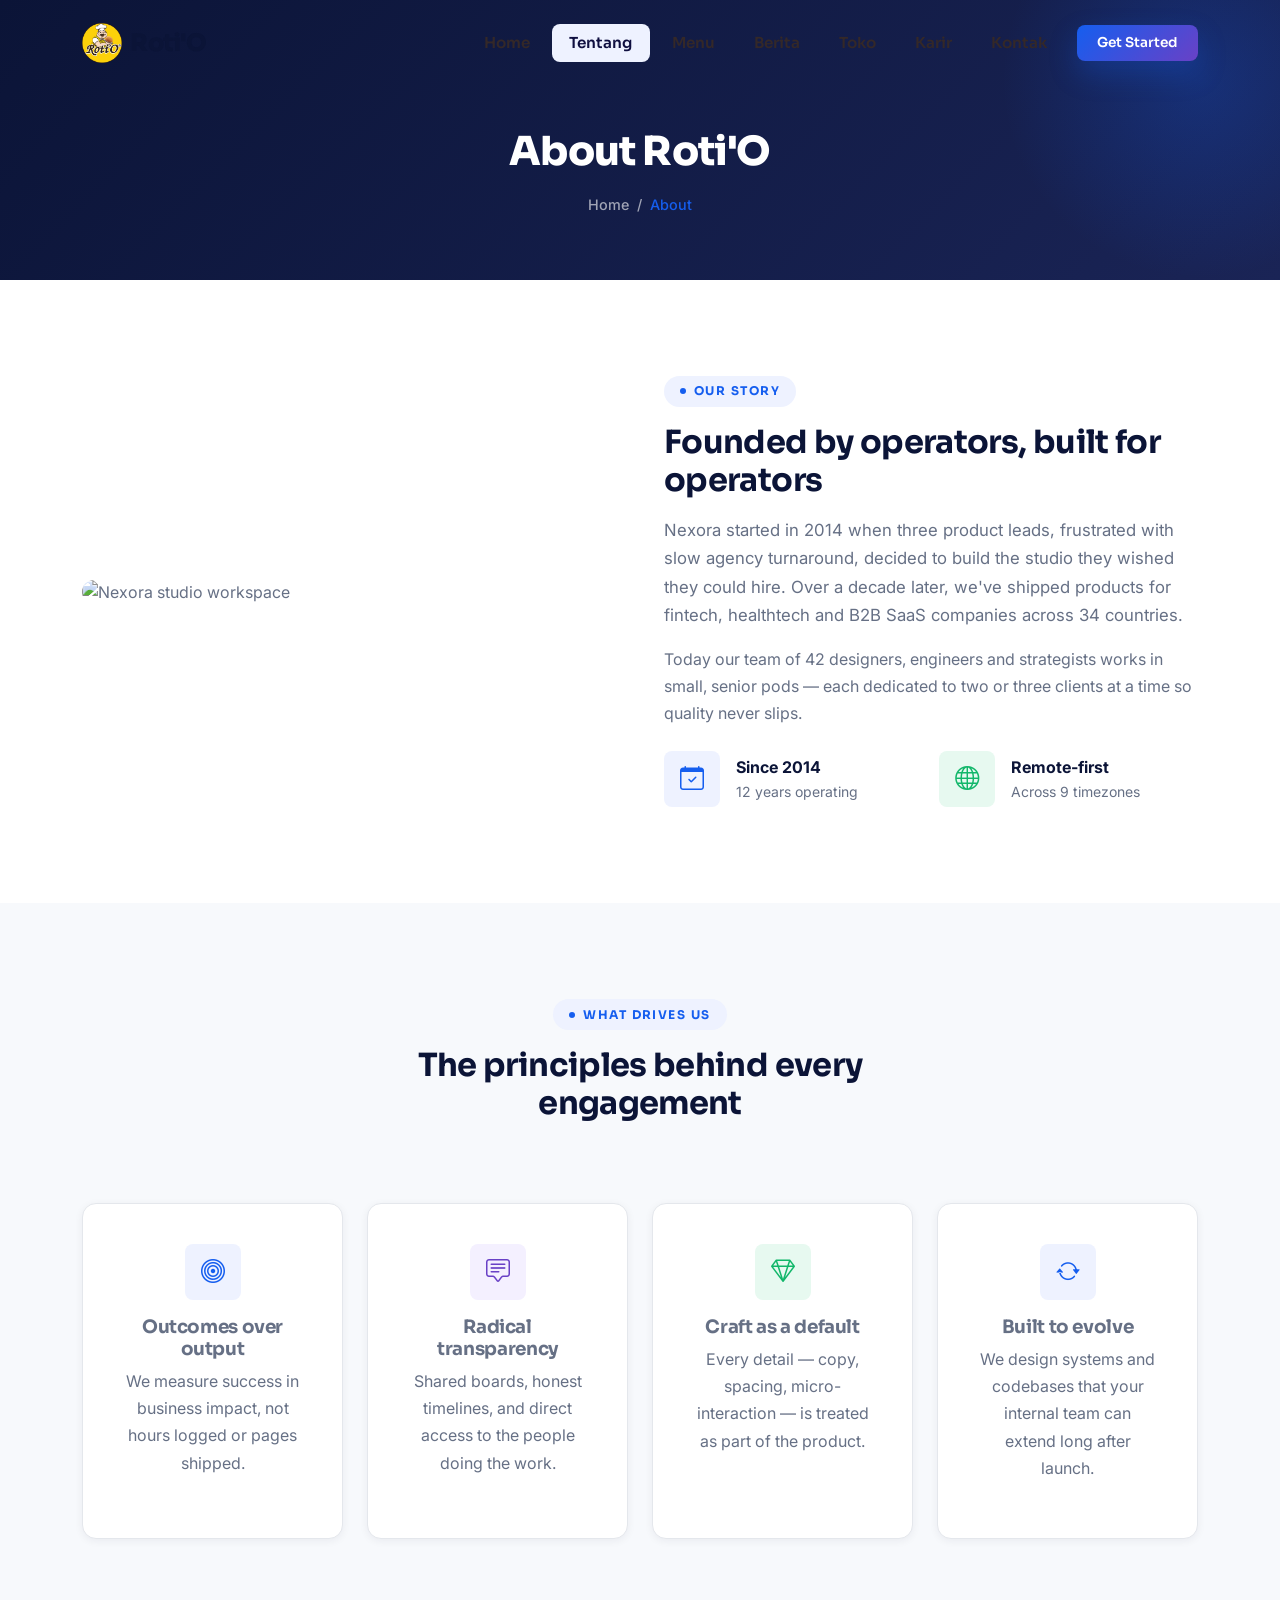
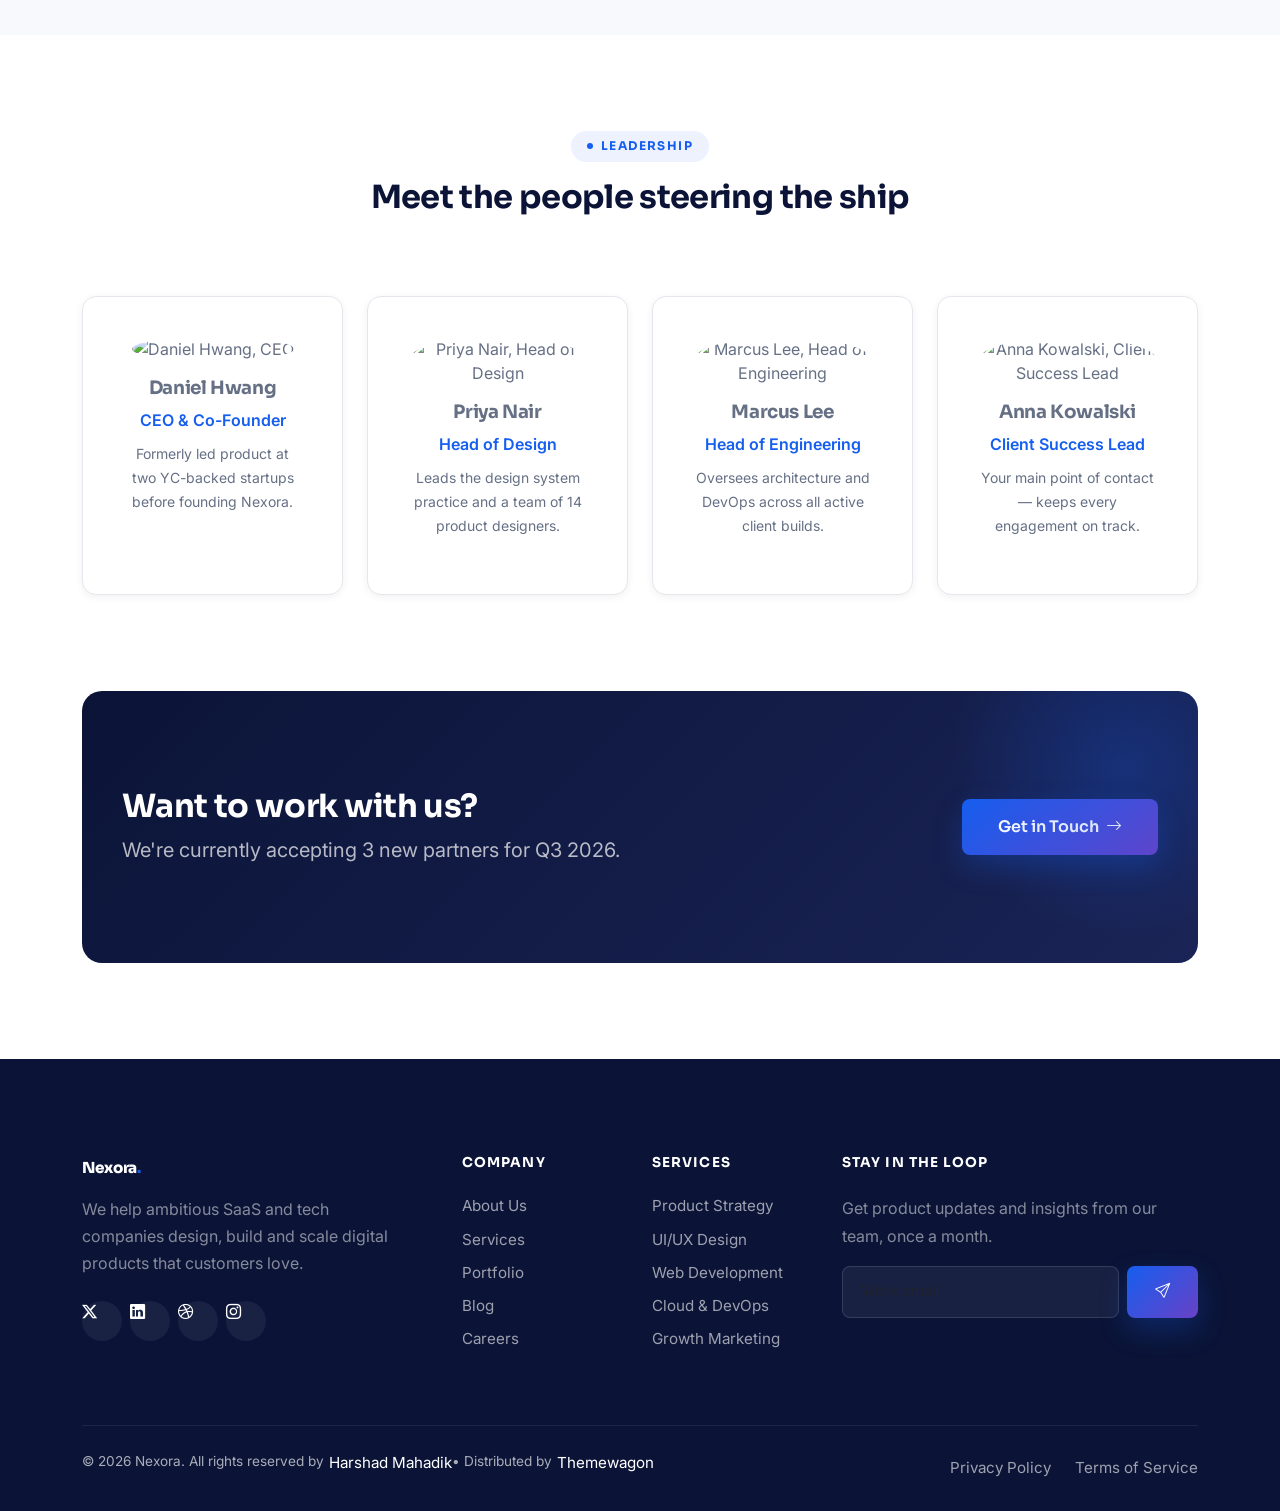
==== commit db06795c: "Update projek menu promo" ====
--- a/frontend/about.html
+++ b/frontend/about.html
@@ -3,7 +3,7 @@
 <head>
   <meta charset="UTF-8">
   <meta name="viewport" content="width=device-width, initial-scale=1.0">
-  <title>About Us — Nexora</title>
+  <title>About Us</title>
   <meta name="description" content="Learn about Nexora's mission, team and values — a senior product, design and engineering studio for SaaS and tech companies.">
   <link rel="icon" type="image/svg+xml" href="data:image/svg+xml,%3Csvg xmlns='http://www.w3.org/2000/svg' viewBox='0 0 100 100'%3E%3Crect width='100' height='100' rx='22' fill='%23155EEF'/%3E%3Ctext x='50' y='68' font-size='58' font-family='Arial' font-weight='800' fill='white' text-anchor='middle'%3EN%3C/text%3E%3C/svg%3E">
   <link rel="preconnect" href="https://fonts.googleapis.com">
@@ -25,16 +25,16 @@
       <div class="collapse navbar-collapse" id="mainNav">
         <ul class="navbar-nav ms-auto align-items-lg-center gap-1 mt-3 mt-lg-0">
           <li class="nav-item"><a class="nav-link" href="index.html">Home</a></li>
-          <li class="nav-item"><a class="nav-link active" href="about.html">About</a></li>
-          <li class="nav-item"><a class="nav-link"  href="services.html">Services</a></li>
-          <li class="nav-item"><a class="nav-link"  href="portfolio.html">Portfolio</a></li>
-          <li class="nav-item"><a class="nav-link"  href="blog.html">Blog</a></li>
-          <li class="nav-item"><a class="nav-link"  href="pricing.html">Pricing</a></li>
-          <li class="nav-item"><a class="nav-link"  href="contact.html">Contact</a></li>
+          <li class="nav-item"><a class="nav-link active" href="about.html">Tentang</a></li>
+          <li class="nav-item"><a class="nav-link" href="menu.html">Menu</a></li>
+          <li class="nav-item"><a class="nav-link" href="news.html">Berita</a></li>
+          <li class="nav-item"><a class="nav-link" href="store.html">Toko</a></li>
+          <li class="nav-item"><a class="nav-link" href="career.html">Karir</a></li>
+          <li class="nav-item"><a class="nav-link" href="contact.html">Kontak</a></li>
           <li class="nav-item ms-lg-2 mt-2 mt-lg-0">
             <a href="contact.html" class="btn btn-primary btn-sm-custom w-100">Get Started</a>
           </li>
-        </ul>
+      </ul>
       </div>
     </div>
   </nav>
@@ -42,7 +42,7 @@
   <!-- PAGE HEADER -->
   <header class="page-header">
     <div class="container">
-      <h1 class="mb-3">About Nexora</h1>
+      <h1 class="mb-3">About Roti'O</h1>
       <div class="breadcrumb-custom">
         <a href="index.html">Home</a> <span>/</span> <span class="active">About</span>
       </div>
--- a/frontend/css/custom.css
+++ b/frontend/css/custom.css
@@ -234,7 +234,7 @@
   font-family: var(--n-font-display);
   font-weight: 600;
   font-size: 0.95rem;
-  color: rgb(152, 119, 119) !important;
+  color: rgb(52, 40, 40) !important;
   padding: 0.5rem 1.1rem !important;
   border-radius: var(--n-radius-sm);
   transition: all 0.2s ease;
@@ -284,12 +284,32 @@
    ===================================================== */
 .hero {
   position: relative;
-  padding-top: 9rem;
-  padding-bottom: 5rem;
+  padding: 0;
+  line-height: 0;
   background: var(--n-gradient-soft);
   overflow: hidden;
 }
 
+.hero::after {
+  display: none;
+}
+
+.hero .hero-carousel {
+  position: relative;
+  z-index: 2;
+  width: 100%;
+  margin: 0;
+  padding: 0;
+}
+
+.hero .hero-carousel .carousel-item img {
+  display: block;
+  width: 100%;
+  height: auto;
+  object-fit: cover;
+}
+
+/* (opsional) dekorasi lingkaran tetap di belakang gambar */
 .hero::before {
   content: '';
   position: absolute;
@@ -315,6 +335,42 @@
 }
 
 .hero-content { position: relative; z-index: 2; }
+.hero h1 { font-size: 3.25rem; line-height: 1.15; }
+
+@media (max-width: 991.98px) {
+  .hero { padding-top: 4.5rem; text-align: center; }
+  .hero h1 { font-size: 2.4rem; }
+}
+
+@media (max-width: 575.98px) {
+  .hero h1 { font-size: 2rem; }
+}
+
+.hero::before {
+  content: '';
+  position: absolute;
+  top: -150px;
+  right: -150px;
+  width: 500px;
+  height: 500px;
+  border-radius: 50%;
+  background: radial-gradient(circle, rgba(105,65,198,0.14) 0%, rgba(21,94,239,0.06) 60%, transparent 100%);
+  z-index: 0;
+}
+
+.hero::after {
+  content: '';
+  position: absolute;
+  bottom: -200px;
+  left: -150px;
+  width: 450px;
+  height: 450px;
+  border-radius: 50%;
+  background: radial-gradient(circle, rgba(21,94,239,0.10) 0%, transparent 70%);
+  z-index: 0;
+}
+
+.hero-content { position: relative; z-index: 2; }
 
 .hero h1 { font-size: 3.25rem; line-height: 1.15; }
 
@@ -326,6 +382,22 @@
 @media (max-width: 575.98px) {
   .hero h1 { font-size: 2rem; }
 }
+
+/* =====================================================
+   PROMO BERLANGSUNG
+   ===================================================== */
+.promo-carousel {
+  border-radius: 24px;
+  overflow: hidden;                 /* ini yang membuat sudut benar-benar rounded */
+  box-shadow: 0 12px 32px rgba(15, 23, 42, 0.12);
+}
+
+.promo-carousel .carousel-item img {
+  width: 100%;
+  height: auto;             /* lebih tinggi dari sebelumnya, teks di tepi tidak banyak terpotong */
+  display: block;                /* wrapper yang membulatkan */
+}
+
 
 /* Hero visual / dashboard mock card */
 .hero-visual {
